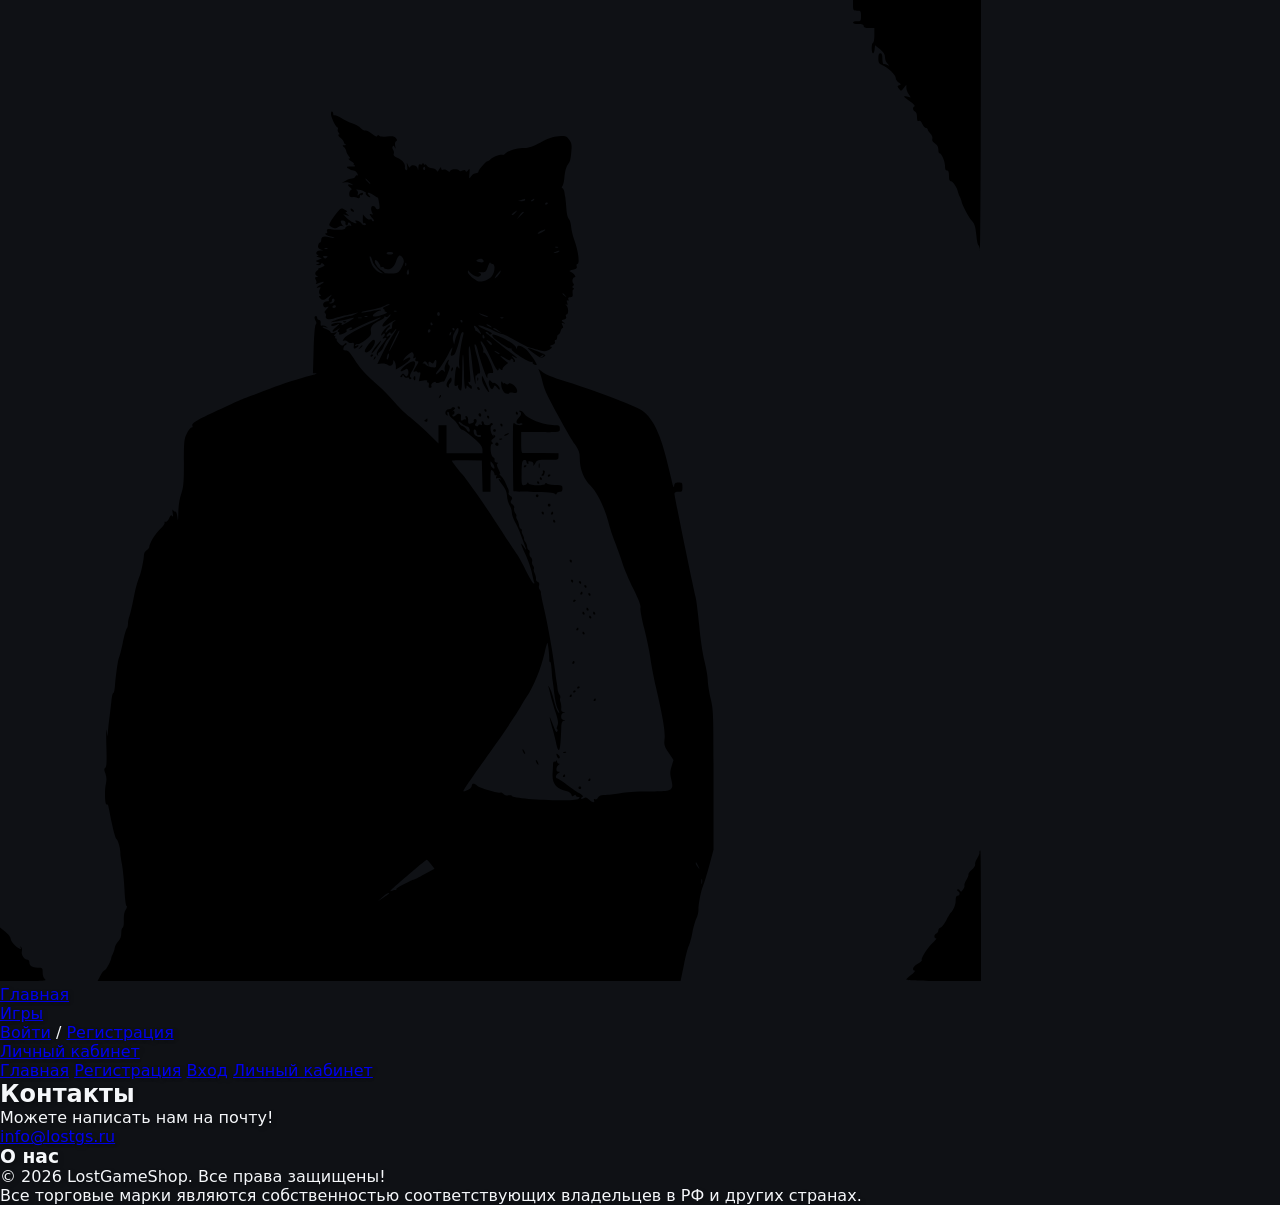
==== index.html @ da4ed29e "chore: init project structure and base styles" ====
<!DOCTYPE html>
<html lang="ru">
<head>
    <meta charset="UTF-8" />
    <meta http-equiv="Content-Type" content="text/html" />
    <meta name="viewport" content="width=device-width, initial-scale=1.0" />
    <meta name="description" content="LostGameShop - Макркетплейс компьютерных игр" />
    <title>LostGameShop: Главная</title>
    <link rel="icon" type="image/svg" href="/images/logo.svg" />
    <link href="/css/style.css" rel="stylesheet" />
</head>
<body>
    <header>
        <div>
            <img src="images/logo.svg" alt="LostGameShop">
            <nav>
                <ul>
                    <li><a href="/index.html">Главная</a></li>
                    <li><a href="#popular-games">Игры</a></li>
                    <li>
                        <a href="/login.html">Войти</a>
                        <span>/</span>
                        <a href="/register.html">Регистрация</a>
                    </li>
                </ul>
            </nav>
            <a href="/profile.html">Личный кабинет</a>
        </div>
    </header>

    <main>

    </main>

    <footer>
        <div>
            <div>
                <nav>
                    <a href="/index.html">Главная</a>
                    <a href="/pages/login in/register.html">Регистрация</a>
                    <a href="/pages/login in/login.html">Вход</a>
                    <a href="/pages/profile.html">Личный кабинет</a>
                </nav>
            </div>

            <div>
                <h2 class="copyright-text">Контакты</h2>
                <p>Можете написать нам на почту!</p>
                <a href="mailto:info@lostgs.ru?subject=Website">info@lostgs.ru</a>
            </div>

            <div>
                <div>
                    <h3>О нас</h3>
                    <p class="copyright-text">© 2026 LostGameShop. Все права защищены!</p>
                    <p class="copyright-text">Все торговые марки являются собственностью соответствующих владельцев в РФ и других странах.</p>
                </div>
            </div>
        </div>
    </footer>
</body>
</html>
---- css/style.css ----
/*База стилей*/
/* Темная тема (по умолчанию) */
:root {
    /* Фоны */
    --bg-main: #0F1115;
    --bg-section: #171A21;
    --bg-cards: #20242D;
    /* Цвета шрифтов */
    --text-main: #F5F7FA;
    --text-gray: #A8B0BF;
}

/* Светлая тема */
.theme-light {
    /* Фоны */
    --bg-main: #F4F6FA;
    --bg-section: #E9EDF3;
    --bg-card: #FFFFFF;
    /* Цвета шрифтов */
    --text-main: #171A21;
    --text-gray: #667085;
}

* {
    box-sizing: border-box;
    margin: 0;
    padding: 0;
}

body {
    font-family: 'Segoe UI', system-ui, sans-serif;
    background-color: var(--bg-main);
    text-shadow: 2px 2px 4px rgba(0, 0, 0, 0.3);
    color: var(--text-main);
    display: flex;
    flex-direction: column;
    min-height: 100vh;
}
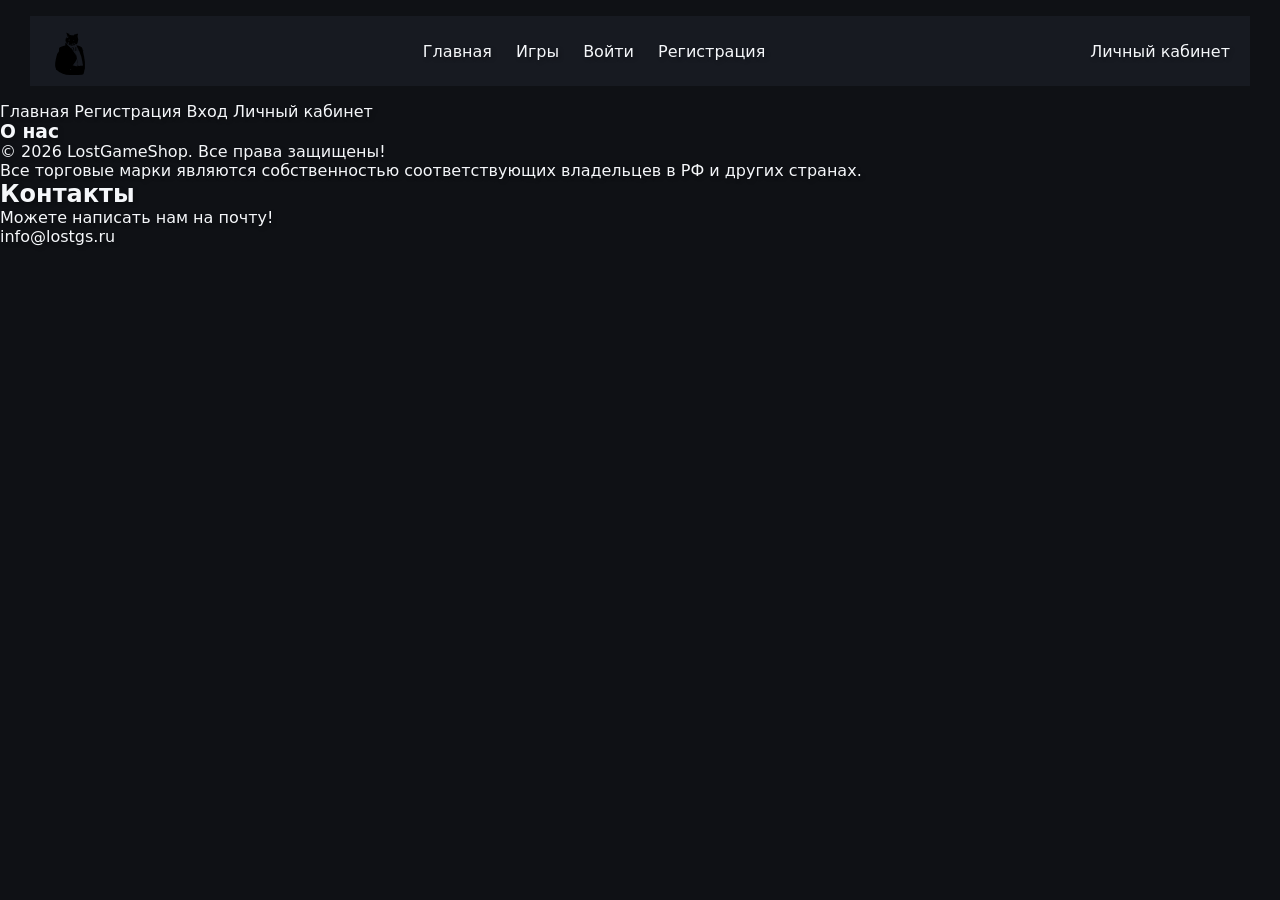
==== commit 6ad03930: "feat: add header and footer markup with BEM classes" ====
--- a/index.html
+++ b/index.html
@@ -2,7 +2,6 @@
 <html lang="ru">
 <head>
     <meta charset="UTF-8" />
-    <meta http-equiv="Content-Type" content="text/html" />
     <meta name="viewport" content="width=device-width, initial-scale=1.0" />
     <meta name="description" content="LostGameShop - Макркетплейс компьютерных игр" />
     <title>LostGameShop: Главная</title>
@@ -10,26 +9,23 @@
     <link href="/css/style.css" rel="stylesheet" />
 </head>
 <body>
-    <header>
-        <div>
-            <img src="images/logo.svg" alt="LostGameShop">
-            <nav>
-                <ul>
-                    <li><a href="/index.html">Главная</a></li>
-                    <li><a href="#popular-games">Игры</a></li>
-                    <li>
-                        <a href="/login.html">Войти</a>
-                        <span>/</span>
-                        <a href="/register.html">Регистрация</a>
-                    </li>
-                </ul>
-            </nav>
-            <a href="/profile.html">Личный кабинет</a>
-        </div>
+    <header class="header">
+        <img class="header-logo" src="images/logo.svg" alt="LostGameShop">
+        <nav class="header-nav">
+            <ul class="header-list">
+                <li><a class="header-link" href="/index.html">Главная</a></li>
+                <li><a class="header-link" href="#popular-games">Игры</a></li>
+                <li><a class="header-link" href="/login.html">Войти</a></li>
+                <li><a class="header-link" href="/register.html">Регистрация</a></li>
+            </ul>
+        </nav>
+        <a class="header-account" href="/profile.html">Личный кабинет</a>
     </header>
 
     <main>
+        <section id="popular-games" class="games">
 
+        </section>
     </main>
 
     <footer>
@@ -37,16 +33,10 @@
             <div>
                 <nav>
                     <a href="/index.html">Главная</a>
-                    <a href="/pages/login in/register.html">Регистрация</a>
-                    <a href="/pages/login in/login.html">Вход</a>
-                    <a href="/pages/profile.html">Личный кабинет</a>
+                    <a href="/register.html">Регистрация</a>
+                    <a href="/login.html">Вход</a>
+                    <a href="/profile.html">Личный кабинет</a>
                 </nav>
-            </div>
-
-            <div>
-                <h2 class="copyright-text">Контакты</h2>
-                <p>Можете написать нам на почту!</p>
-                <a href="mailto:info@lostgs.ru?subject=Website">info@lostgs.ru</a>
             </div>
 
             <div>
@@ -55,6 +45,12 @@
                     <p class="copyright-text">© 2026 LostGameShop. Все права защищены!</p>
                     <p class="copyright-text">Все торговые марки являются собственностью соответствующих владельцев в РФ и других странах.</p>
                 </div>
+
+                <div>
+                    <h2 class="copyright-text">Контакты</h2>
+                    <p>Можете написать нам на почту!</p>
+                    <a href="mailto:info@lostgs.ru?subject=Website">info@lostgs.ru</a>
+                </div>
             </div>
         </div>
     </footer>
--- a/css/style.css
+++ b/css/style.css
@@ -27,6 +27,53 @@
     padding: 0;
 }
 
+.header {
+    max-width: 1920px;
+    height: 70px;
+    margin: 16px 30px;
+    display: flex;
+    flex-direction: row;
+    align-items: center;
+    justify-content: space-between;
+    background-color: var(--bg-section);
+}
+
+.header-logo {
+    margin-left: 20px;
+    width: 48px;
+    height: 48px;
+    border-radius: 20px;
+}
+
+.header-nav {
+    flex: 1;
+    display: flex;
+    justify-content: center;
+    gap: 24px;
+}
+
+.header-list {
+    display: flex;
+    flex-direction: row;
+    justify-content: center;
+    align-items: center;
+    list-style: none;
+    gap: 24px;
+}
+
+a {
+    color: inherit;
+    text-decoration: none;
+}
+    a:focus-visible {
+        outline: 2px solid var(--text-main);
+        outline-offset: 2px;
+    }
+
+.header-account {
+    margin-right: 20px;
+}
+
 body {
     font-family: 'Segoe UI', system-ui, sans-serif;
     background-color: var(--bg-main);
@@ -35,4 +82,20 @@
     display: flex;
     flex-direction: column;
     min-height: 100vh;
+}
+
+
+
+@media (max-width: 768px) {
+    header {
+        flex-direction: column;
+        height: auto;
+        padding: 10px;
+    }
+
+    .header-nav {
+        flex-direction: column;
+        width: 100%;
+        gap: 8px;
+    }
 }
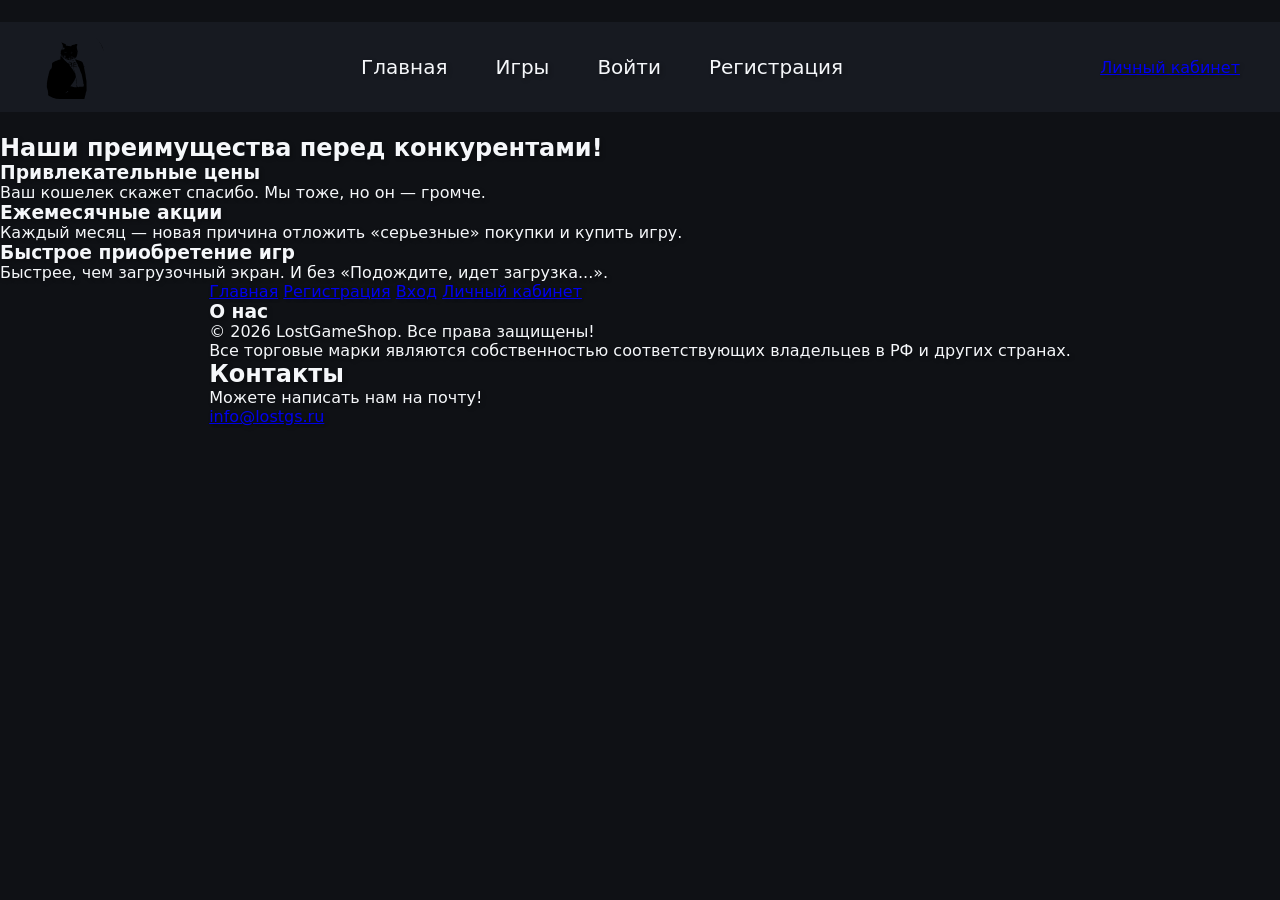
==== commit dfa49cd3: "feat: add advantages section with copy" ====
--- a/index.html
+++ b/index.html
@@ -8,7 +8,7 @@
     <link rel="icon" type="image/svg" href="/images/logo.svg" />
     <link href="/css/style.css" rel="stylesheet" />
 </head>
-<body>
+<body class="body-site">
     <header class="header">
         <img class="header-logo" src="images/logo.svg" alt="LostGameShop">
         <nav class="header-nav">
@@ -22,9 +22,27 @@
         <a class="header-account" href="/profile.html">Личный кабинет</a>
     </header>
 
-    <main>
+    <main class="main-container">
+        <section id="about-as" class="information">
+            <section class="advantages">
+                <h2 class="advantages__title">Наши преимущества перед конкурентами!</h2>
+                <ul class="advantages__list">
+                    <li class="advantages__item">
+                        <h3 class="advantages__subtitle">Привлекательные цены</h3>
+                        <p class="advantages__text">Ваш кошелек скажет спасибо. Мы тоже, но он — громче.</p>
+                    </li>
+                    <li class="advantages__item">
+                        <h3 class="advantages__subtitle">Ежемесячные акции</h3>
+                        <p class="advantages__text">Каждый месяц — новая причина отложить «серьезные» покупки и купить игру.</p>
+                    </li>
+                    <li class="advantages__item">
+                        <h3 class="advantages__subtitle">Быстрое приобретение игр</h3>
+                        <p class="advantages__text">Быстрее, чем загрузочный экран. И без «Подождите, идет загрузка...».</p>
+                    </li>
+                </ul>
+            </section>
+        </section>
         <section id="popular-games" class="games">
-
         </section>
     </main>
 
--- a/css/style.css
+++ b/css/style.css
@@ -27,10 +27,22 @@
     padding: 0;
 }
 
+.body-site {
+    display: flex;
+    flex-direction: column;
+    align-items: center;
+    min-height: 100vh;
+    font-family: 'Segoe UI', system-ui, sans-serif;
+    background-color: var(--bg-main);
+    text-shadow: 2px 2px 4px rgba(0, 0, 0, 0.3);
+    color: var(--text-main);
+}
+
 .header {
+    width: 100%;
     max-width: 1920px;
-    height: 70px;
-    margin: 16px 30px;
+    height: 90px;
+    margin: 22px 36px;
     display: flex;
     flex-direction: row;
     align-items: center;
@@ -39,9 +51,9 @@
 }
 
 .header-logo {
-    margin-left: 20px;
-    width: 48px;
-    height: 48px;
+    margin-left: 40px;
+    width: 64px;
+    height: 64px;
     border-radius: 20px;
 }
 
@@ -58,30 +70,32 @@
     justify-content: center;
     align-items: center;
     list-style: none;
-    gap: 24px;
+    gap: 48px;
 }
 
-a {
+.header-link {
     color: inherit;
     text-decoration: none;
+    font-size: 20px;
 }
+    a:hover {
+        text-decoration: underline;
+        text-underline-offset: 4px;
+    }
+    
     a:focus-visible {
-        outline: 2px solid var(--text-main);
-        outline-offset: 2px;
+        outline: none;
+        box-shadow: 0 0 0 2px var(--bg-main), 0 0 0 4px var(--text-main);
+        border-radius: 4px;
     }
 
 .header-account {
-    margin-right: 20px;
+    margin-right: 40px;
 }
 
-body {
-    font-family: 'Segoe UI', system-ui, sans-serif;
-    background-color: var(--bg-main);
-    text-shadow: 2px 2px 4px rgba(0, 0, 0, 0.3);
-    color: var(--text-main);
-    display: flex;
-    flex-direction: column;
-    min-height: 100vh;
+.main-container {
+    width: 100%;
+    max-width: 1920px;
 }
 
 
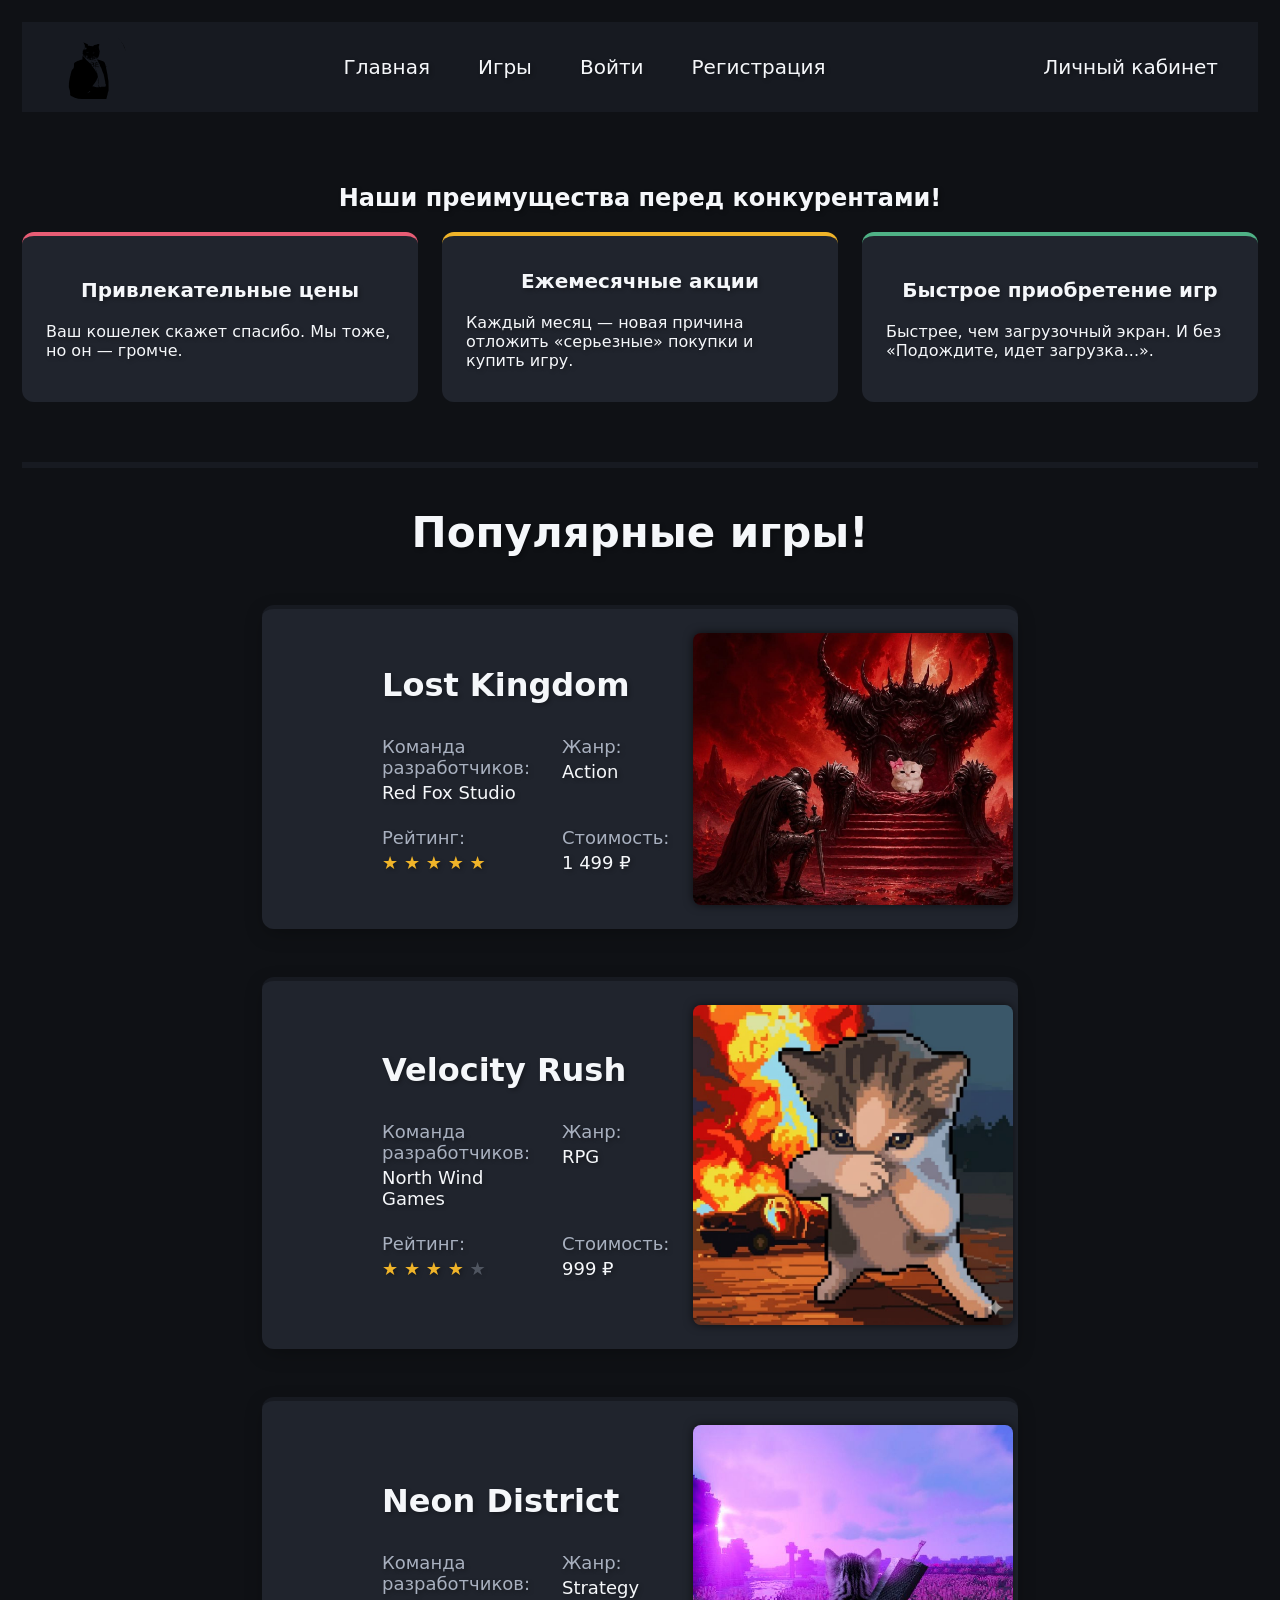
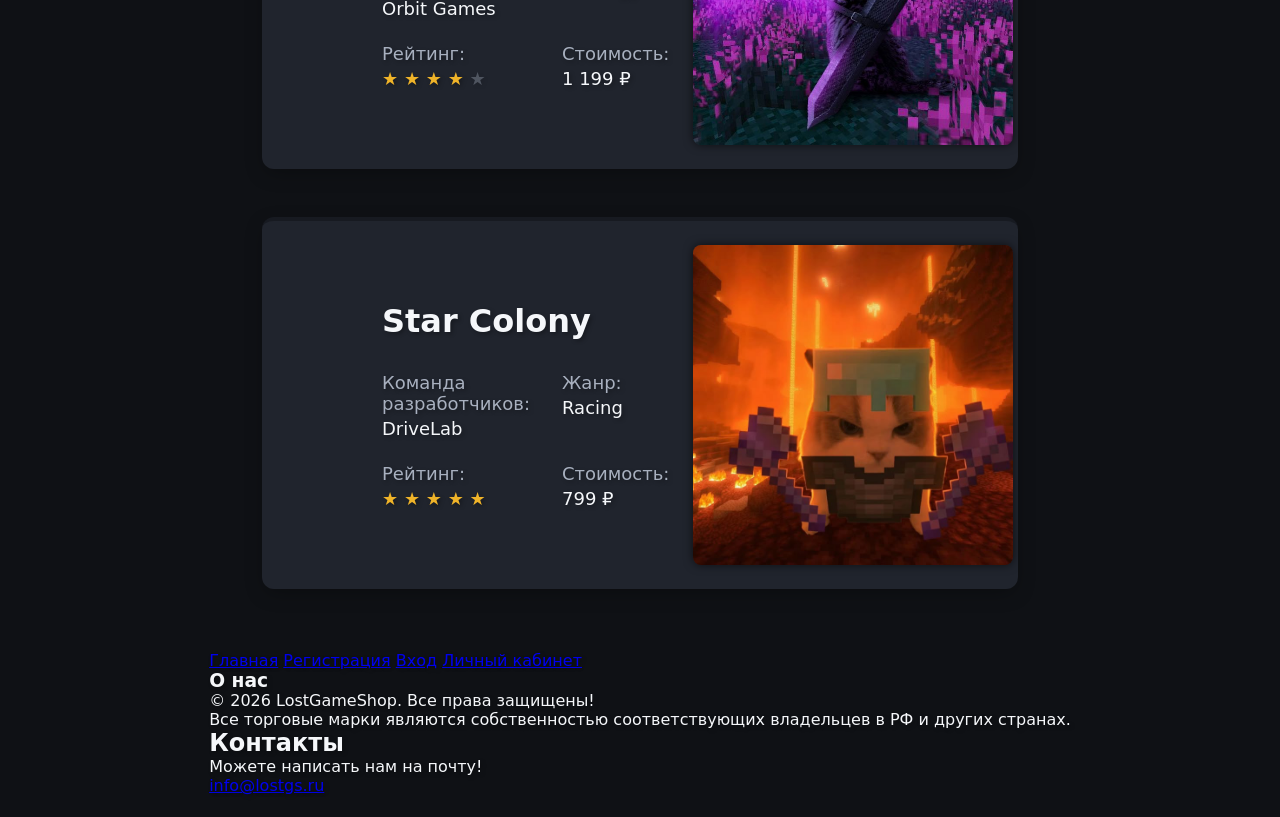
==== commit cb036765: "feat: add landing page content with advantages and games sections" ====
--- a/index.html
+++ b/index.html
@@ -9,6 +9,7 @@
     <link href="/css/style.css" rel="stylesheet" />
 </head>
 <body class="body-site">
+
     <header class="header">
         <img class="header-logo" src="images/logo.svg" alt="LostGameShop">
         <nav class="header-nav">
@@ -23,26 +24,157 @@
     </header>
 
     <main class="main-container">
-        <section id="about-as" class="information">
+        <section id="about-us" class="information-container">
             <section class="advantages">
-                <h2 class="advantages__title">Наши преимущества перед конкурентами!</h2>
-                <ul class="advantages__list">
-                    <li class="advantages__item">
-                        <h3 class="advantages__subtitle">Привлекательные цены</h3>
-                        <p class="advantages__text">Ваш кошелек скажет спасибо. Мы тоже, но он — громче.</p>
+                <h2 class="advantages-title">Наши преимущества перед конкурентами!</h2>
+                <ul class="advantages-list">
+                    <li class="advantages-item">
+                        <h3 class="advantages-subtitle">Привлекательные цены</h3>
+                        <p class="advantages-text">Ваш кошелек скажет спасибо. Мы тоже, но он — громче.</p>
                     </li>
-                    <li class="advantages__item">
-                        <h3 class="advantages__subtitle">Ежемесячные акции</h3>
-                        <p class="advantages__text">Каждый месяц — новая причина отложить «серьезные» покупки и купить игру.</p>
+                    <li class="advantages-item">
+                        <h3 class="advantages-subtitle">Ежемесячные акции</h3>
+                        <p class="advantages-text">Каждый месяц — новая причина отложить «серьезные» покупки и купить игру.</p>
                     </li>
-                    <li class="advantages__item">
-                        <h3 class="advantages__subtitle">Быстрое приобретение игр</h3>
-                        <p class="advantages__text">Быстрее, чем загрузочный экран. И без «Подождите, идет загрузка...».</p>
+                    <li class="advantages-item">
+                        <h3 class="advantages-subtitle">Быстрое приобретение игр</h3>
+                        <p class="advantages-text">Быстрее, чем загрузочный экран. И без «Подождите, идет загрузка...».</p>
                     </li>
                 </ul>
             </section>
         </section>
-        <section id="popular-games" class="games">
+
+        <section id="popular-games" class="games-container">
+            <h1 class="games-title">Популярные игры!</h1>
+            <div class="game-container">
+                <div class="game-information">
+                    <h2 class="name-game">Lost Kingdom</h2>
+
+                    <div class="game-info-item">
+                        <h3 class="game-info-item-label">Команда разработчиков:</h3>
+                        <p class="game-info-item-value">Red Fox Studio</p>
+                    </div>
+
+                    <div class="game-info-item">
+                        <h3 class="game-info-item-label">Жанр:</h3>
+                        <p class="game-info-item-value">Action</p>
+                    </div>
+
+                    <div class="game-info-item">
+                        <h3 class="game-info-item-label">Рейтинг:</h3>
+                        <div class="game-info-item-value" aria-label="5 из 5">
+                            <span class="rate-star rate-star-filled">&#9733;</span>
+                            <span class="rate-star  rate-star-filled">&#9733;</span>
+                            <span class="rate-star rate-star-filled">&#9733;</span>
+                            <span class="rate-star rate-star-filled">&#9733;</span>
+                            <span class="rate-star rate-star-filled">&#9733;</span>
+                        </div>
+                    </div>
+
+                    <div class="game-info-item">
+                        <h3 class="game-info-item-label">Стоимость:</h3>
+                        <p class="game-info-item-value">1 499 ₽</p>
+                    </div>
+
+                </div>
+                <img class="game-image" src="/images/games/game_01.jpg" alt="Lost Kingdom" />
+            </div>
+            <div class="game-container">
+                <div class="game-information">
+                    <h2 class="name-game">Velocity Rush</h2>
+
+                    <div class="game-info-item">
+                        <h3 class="game-info-item-label">Команда разработчиков:</h3>
+                        <p class="game-info-item-value">North Wind Games</p>
+                    </div>
+
+                    <div class="game-info-item">
+                        <h3 class="game-info-item-label">Жанр:</h3>
+                        <p class="game-info-item-value">RPG</p>
+                    </div>
+
+                    <div class="game-info-item">
+                        <h3 class="game-info-item-label">Рейтинг:</h3>
+                        <p class="game-info-item-value" aria-label="4 из 5">
+                            <span class="rate-star rate-star-filled">&#9733;</span>
+                            <span class="rate-star rate-star-filled">&#9733;</span>
+                            <span class="rate-star rate-star-filled">&#9733;</span>
+                            <span class="rate-star rate-star-filled">&#9733;</span>
+                            <span class="rate-star">&#9733;</span>
+                        </p>
+                    </div>
+
+                    <div class="game-info-item">
+                        <h3 class="game-info-item-label">Стоимость:</h3>
+                        <p class="game-info-item-value">999 ₽</p>
+                    </div>
+                </div>
+                <img class="game-image" src="/images/games/game_02.jpg" alt="velocity Rush" />
+            </div>
+            <div class="game-container">
+                <div class="game-information">
+                    <h2 class="name-game">Neon District</h2>
+
+                    <div class="game-info-item">
+                        <h3 class="game-info-item-label">Команда разработчиков:</h3>
+                        <p class="game-info-item-value">Orbit Games</p>
+                    </div>
+
+                    <div class="game-info-item">
+                        <h3 class="game-info-item-label">Жанр:</h3>
+                        <p class="game-info-item-value">Strategy</p>
+                    </div>
+
+                    <div class="game-info-item">
+                        <h3 class="game-info-item-label">Рейтинг:</h3>
+                        <p class="game-info-item-value" aria-label="4 из 5">
+                            <span class="rate-star rate-star-filled">&#9733;</span>
+                            <span class="rate-star rate-star-filled">&#9733;</span>
+                            <span class="rate-star rate-star-filled">&#9733;</span>
+                            <span class="rate-star rate-star-filled">&#9733;</span>
+                            <span class="rate-star">&#9733;</span>
+                        </p>
+                    </div>
+
+                    <div class="game-info-item">
+                        <h3 class="game-info-item-label">Стоимость:</h3>
+                        <p class="game-info-item-value">1 199 ₽</p>
+                    </div>
+                </div>
+                <img class="game-image" src="/images/games/game_03.jpg" alt="Neon District" />
+            </div>
+            <div class="game-container">
+                <div class="game-information">
+                    <h2 class="name-game">Star Colony</h2>
+
+                    <div class="game-info-item">
+                        <h3 class="game-info-item-label">Команда разработчиков:</h3>
+                        <p class="game-info-item-value">DriveLab</p>
+                    </div>
+
+                    <div class="game-info-item">
+                        <h3 class="game-info-item-label">Жанр:</h3>
+                        <p class="game-info-item-value">Racing</p>
+                    </div>
+
+                    <div class="game-info-item">
+                        <h3 class="game-info-item-label">Рейтинг:</h3>
+                        <p class="game-info-item-value" aria-label="5 из 5">
+                            <span class="rate-star rate-star-filled">&#9733;</span>
+                            <span class="rate-star rate-star-filled">&#9733;</span>
+                            <span class="rate-star rate-star-filled">&#9733;</span>
+                            <span class="rate-star rate-star-filled">&#9733;</span>
+                            <span class="rate-star rate-star-filled">&#9733;</span>
+                        </p>
+                    </div>
+
+                    <div class="game-info-item">
+                        <h3 class="game-info-item-label">Стоимость:</h3>
+                        <p class="game-info-item-value">799 ₽</p>
+                    </div>
+                </div>
+                <img class="game-image" src="/images/games/game_04.jpg" alt="Star Colony" />
+            </div>
         </section>
     </main>
 
@@ -72,5 +204,6 @@
             </div>
         </div>
     </footer>
+
 </body>
 </html>
--- a/css/style.css
+++ b/css/style.css
@@ -4,7 +4,7 @@
     /* Фоны */
     --bg-main: #0F1115;
     --bg-section: #171A21;
-    --bg-cards: #20242D;
+    --bg-card: #20242D;
     /* Цвета шрифтов */
     --text-main: #F5F7FA;
     --text-gray: #A8B0BF;
@@ -31,7 +31,9 @@
     display: flex;
     flex-direction: column;
     align-items: center;
+    padding: 22px;
     min-height: 100vh;
+    gap: 22px;
     font-family: 'Segoe UI', system-ui, sans-serif;
     background-color: var(--bg-main);
     text-shadow: 2px 2px 4px rgba(0, 0, 0, 0.3);
@@ -42,7 +44,6 @@
     width: 100%;
     max-width: 1920px;
     height: 90px;
-    margin: 22px 36px;
     display: flex;
     flex-direction: row;
     align-items: center;
@@ -78,33 +79,183 @@
     text-decoration: none;
     font-size: 20px;
 }
-    a:hover {
+
+    .header-link:hover {
         text-decoration: underline;
         text-underline-offset: 4px;
     }
-    
-    a:focus-visible {
-        outline: none;
-        box-shadow: 0 0 0 2px var(--bg-main), 0 0 0 4px var(--text-main);
-        border-radius: 4px;
-    }
 
 .header-account {
     margin-right: 40px;
-}
+    color: inherit;
+    text-decoration: none;
+    font-size: 20px;
+}
+    .header-account:hover {
+        text-decoration: underline;
+        text-underline-offset: 4px;
+    }
 
 .main-container {
     width: 100%;
     max-width: 1920px;
 }
 
-
+.information-container {
+    padding-bottom: 30px;
+    margin: 30px 0;
+}
+
+.advantages {
+    display: flex;
+    flex-direction: column;
+    justify-content: center;
+    align-items: center;
+}
+
+.advantages-title {
+    margin: 20px;
+}
+
+.advantages-list {
+    display: grid;
+    grid-template-columns: repeat(3, 1fr);
+    gap: 24px;
+    list-style: none;
+    padding: 0;
+}
+
+.advantages-item {
+    min-height: 170px;
+    display: flex;
+    flex-direction: column;
+    justify-content: center;
+    padding: 32px 24px;
+    background-color: var(--bg-card);
+    border-radius: 12px;
+    border-top: 4px solid var(--text-gray);
+    transition: border-color 0.2s, box-shadow 0.2s, transform 0.2s;
+}
+
+    .advantages-item:nth-child(1) {
+        border-top-color: #E85D75;
+    }
+
+    .advantages-item:nth-child(2) {
+        border-top-color: #F0B429;
+    }
+
+    .advantages-item:nth-child(3) {
+        border-top-color: #4FB286;
+    }
+
+    .advantages-item:hover {
+        box-shadow: 0 8px 24px rgba(0, 0, 0, 0.4);
+        transform: translateY(-4px);
+    }
+
+.advantages-subtitle {
+    display: flex;
+    justify-content: center;
+    margin-bottom: 20px;
+    font-size: 20px;
+}
+
+.games-container {
+    display: flex;
+    flex-direction: column;
+    gap: 48px;
+    padding: 40px 0;
+    border-top: 6px solid var(--bg-section);
+    width: 100%;
+}
+
+.game-container {
+    display: flex;
+    align-items: center;
+    justify-content: space-between;
+    gap: 24px;
+    padding: 24px 120px;
+    margin: 0 240px;
+    background-color: var(--bg-card);
+    border-radius: 12px;
+    border-top: 4px solid var(--bg-section);
+    box-shadow: 0 6px 20px -4px rgba(0, 0, 0, 0.35);
+    overflow: hidden;
+}
+
+.games-title {
+    text-align: center;
+    font-size: 42px;
+}
+
+.game-image {
+    width: 320px;
+    border-radius: 8px;
+    object-fit: cover;
+    display: block;
+    box-shadow: 0px 0px 10px rgba(0,0,0,0.6);
+}
+
+.game-information {
+    display: grid;
+    grid-template-columns: 1fr 1fr;
+    grid-template-rows: auto auto auto;
+    width: 100%;
+    gap: 24px 32px;
+    align-items: start;
+}
+
+.name-game {
+    grid-column: 1 / -1;
+    margin-bottom: 8px;
+    font-size: 32px;
+}
+
+.game-info-item {
+    display: flex;
+    flex-direction: column;
+    gap: 4px;
+}
+
+.game-info-item-label {
+    font-size: 0.9rem;
+    color: var(--text-gray);
+    font-weight: 500;
+    font-size: 18px;
+}
+
+.game-info-item-value {
+    font-size: 1.1rem;
+    color: var(--text-main);
+    font-size: 18px;
+}
+
+.rate-star {
+    color: var(--text-gray);
+    opacity: 0.35;
+}
+
+.rate-star-filled {
+    color: #F0B429;
+    opacity: 1;
+}
 
 @media (max-width: 768px) {
-    header {
+    .body-site {
+        padding: 12px 16px;
+    }
+
+    .header {
         flex-direction: column;
         height: auto;
-        padding: 10px;
+        padding: 16px;
+        gap: 16px;
+    }
+
+    .header-list {
+        flex-direction: column;
+        gap: 12px;
     }
 
     .header-nav {
@@ -112,4 +263,17 @@
         width: 100%;
         gap: 8px;
     }
-}+
+    .advantages-list {
+        grid-template-columns: 1fr;
+    }
+
+    .game-container {
+        flex-direction: column-reverse;
+        text-align: center;
+    }
+
+    .game-image {
+        width: 100%;
+    }
+}
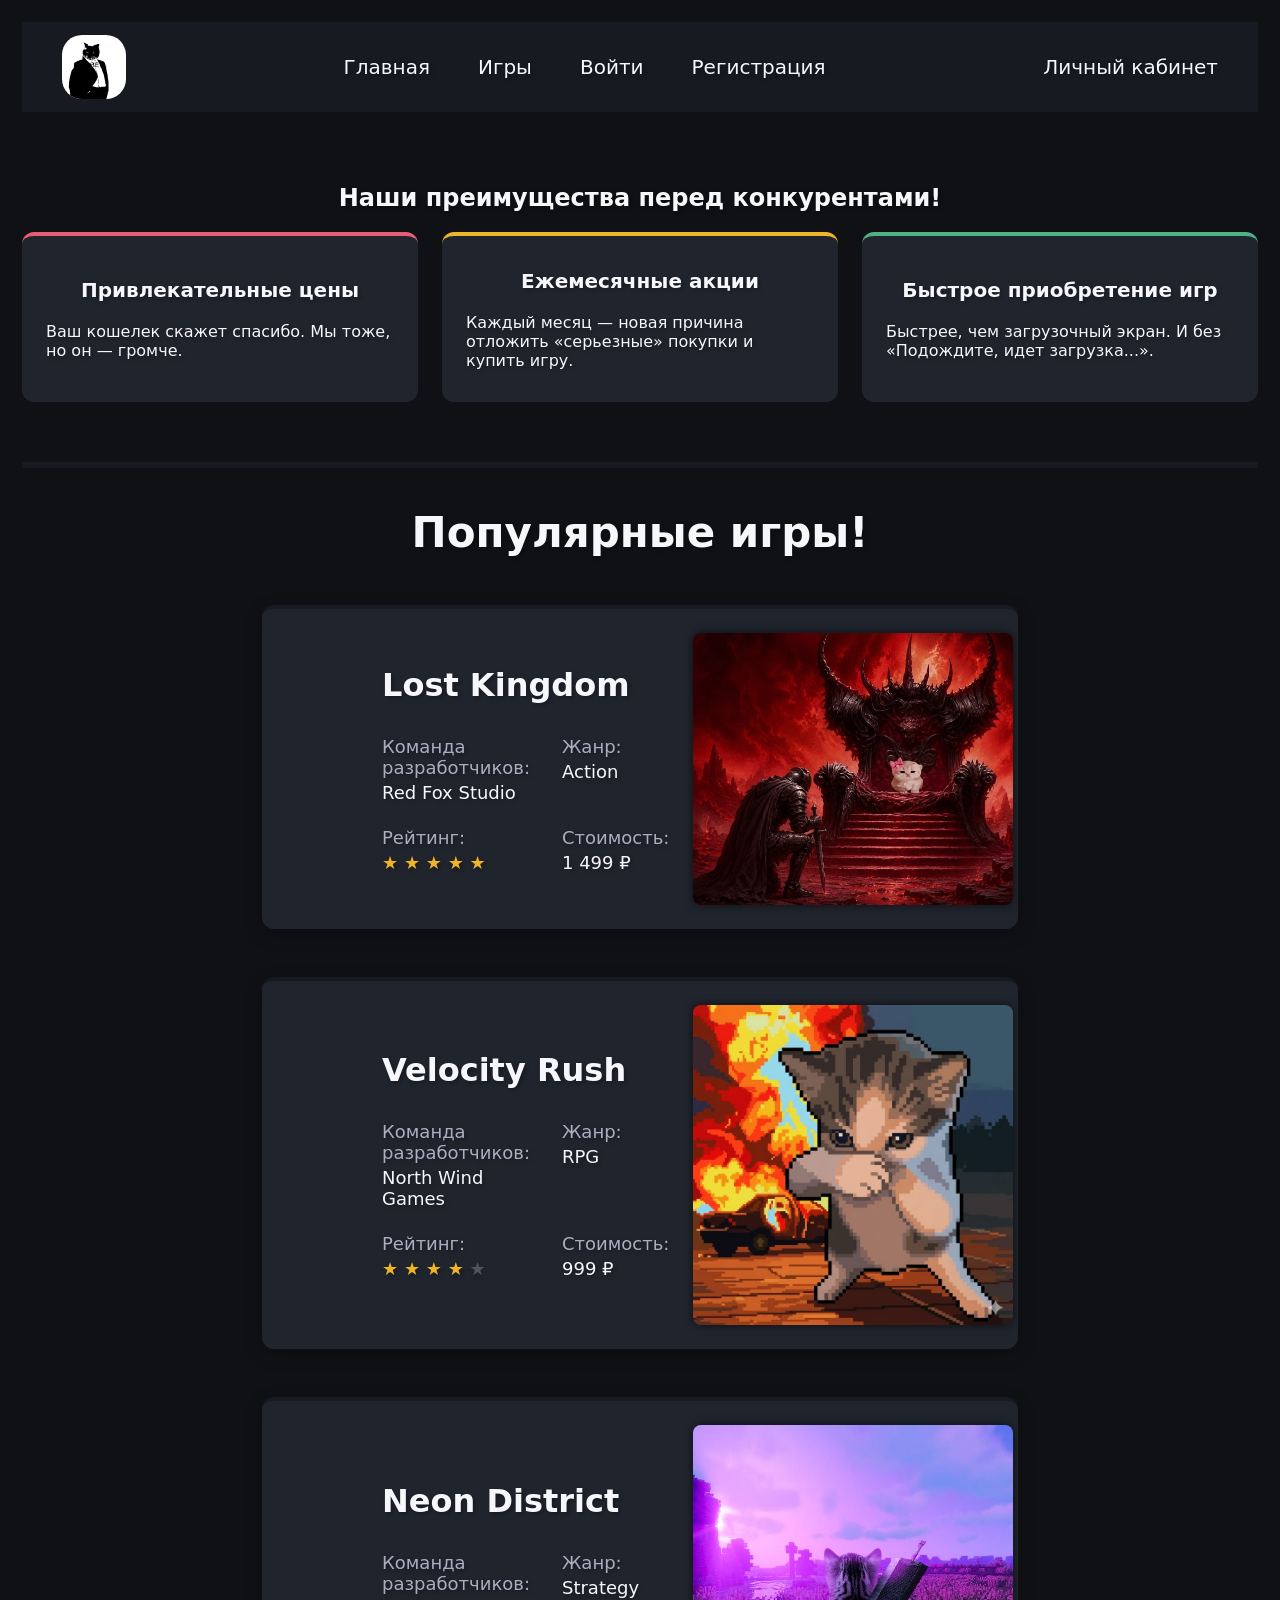
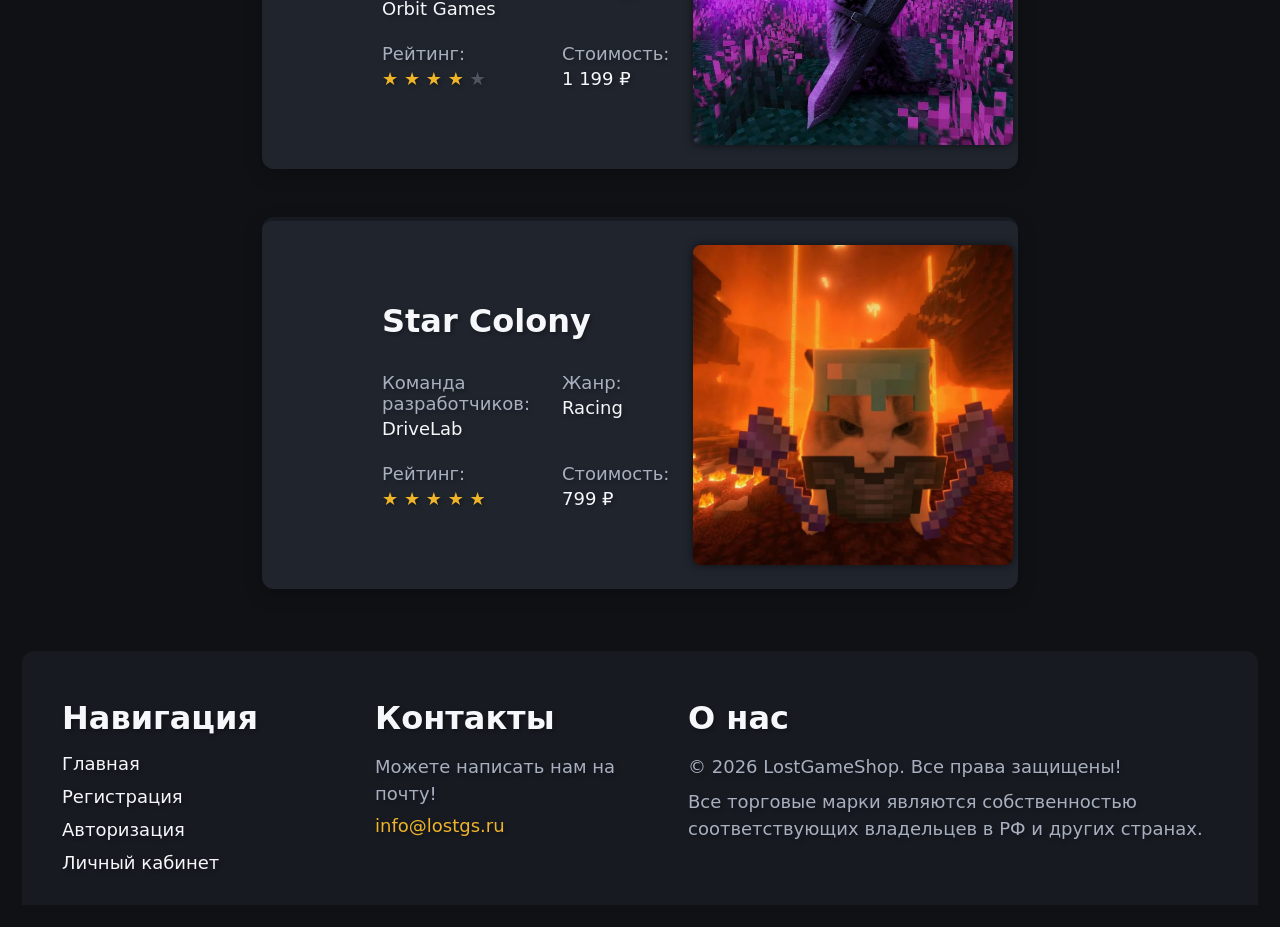
==== commit 7d8a2e32: "feat: add BEM footer with navigation, contacts and about sections" ====
--- a/index.html
+++ b/index.html
@@ -178,32 +178,45 @@
         </section>
     </main>
 
-    <footer>
-        <div>
-            <div>
-                <nav>
-                    <a href="/index.html">Главная</a>
-                    <a href="/register.html">Регистрация</a>
-                    <a href="/login.html">Вход</a>
-                    <a href="/profile.html">Личный кабинет</a>
-                </nav>
-            </div>
-
-            <div>
-                <div>
-                    <h3>О нас</h3>
-                    <p class="copyright-text">© 2026 LostGameShop. Все права защищены!</p>
-                    <p class="copyright-text">Все торговые марки являются собственностью соответствующих владельцев в РФ и других странах.</p>
-                </div>
-
-                <div>
-                    <h2 class="copyright-text">Контакты</h2>
-                    <p>Можете написать нам на почту!</p>
-                    <a href="mailto:info@lostgs.ru?subject=Website">info@lostgs.ru</a>
-                </div>
-            </div>
+    <footer class="footer">
+    <div class="footer-container">
+
+        <nav class="footer-nav">
+            <h3 class="footer-title">Навигация</h3>
+            <ul class="footer-list">
+                <li class="footer-item">
+                    <a href="index.html" class="footer-link">Главная</a>
+                </li>
+                <li class="footer-item">
+                    <a href="register.html" class="footer-link">Регистрация</a>
+                </li>
+                <li class="footer-item">
+                    <a href="login.html" class="footer-link">Авторизация</a>
+                </li>
+                <li class="footer-item">
+                    <a href="profile.html" class="footer-link">Личный кабинет</a>
+                </li>
+            </ul>
+        </nav>
+
+        <div class="footer-contacts">
+            <h3 class="footer-title">Контакты</h3>
+            <p class="footer-text">Можете написать нам на почту!</p>
+            <a href="mailto:info@lostgs.ru" class="footer-link footer-link-accent">
+                info@lostgs.ru
+            </a>
         </div>
-    </footer>
+
+        <div class="footer-about">
+            <h3 class="footer-title">О нас</h3>
+            <p class="footer-text">© 2026 LostGameShop. Все права защищены!</p>
+            <p class="footer-text">
+                Все торговые марки являются собственностью соответствующих владельцев в РФ и других странах.
+            </p>
+        </div>
+
+    </div>
+</footer>
 
 </body>
 </html>
--- a/css/style.css
+++ b/css/style.css
@@ -56,6 +56,7 @@
     width: 64px;
     height: 64px;
     border-radius: 20px;
+    background-color: #FFF;
 }
 
 .header-nav {
@@ -241,6 +242,64 @@
     opacity: 1;
 }
 
+.footer {
+    width: 100%;
+    max-width: 1920px;
+    margin-top: auto;
+    padding: 48px 40px 32px;
+    background-color: var(--bg-section);
+    border-radius: 12px 12px 0 0;
+}
+
+.footer-container {
+    display: grid;
+    grid-template-columns: 1fr 1fr 2fr;
+    gap: 48px;
+    align-items: start;
+}
+
+.footer-title {
+    margin-bottom: 16px;
+    font-size: 32px;
+    color: var(--text-main);
+}
+
+.footer-list {
+    display: flex;
+    flex-direction: column;
+    gap: 12px;
+    list-style: none;
+    padding: 0;
+}
+
+.footer-text {
+    margin-bottom: 8px;
+    font-size: 18px;
+    line-height: 1.5;
+    color: var(--text-gray);
+}
+
+.footer-link {
+    color: var(--text-main);
+    text-decoration: none;
+    transition: color 0.2s ease, border-color 0.2s ease;
+    border-bottom: 1px solid transparent;
+    font-size: 18px;
+}
+
+    .footer-link:hover {
+        color: var(--text-gray);
+        border-bottom-color: currentColor;
+    }
+
+.footer-link-accent {
+    color: #F0B429;
+}
+
+    .footer-link-accent:hover {
+        color: var(--text-main);
+    }
+
 @media (max-width: 768px) {
     .body-site {
         padding: 12px 16px;
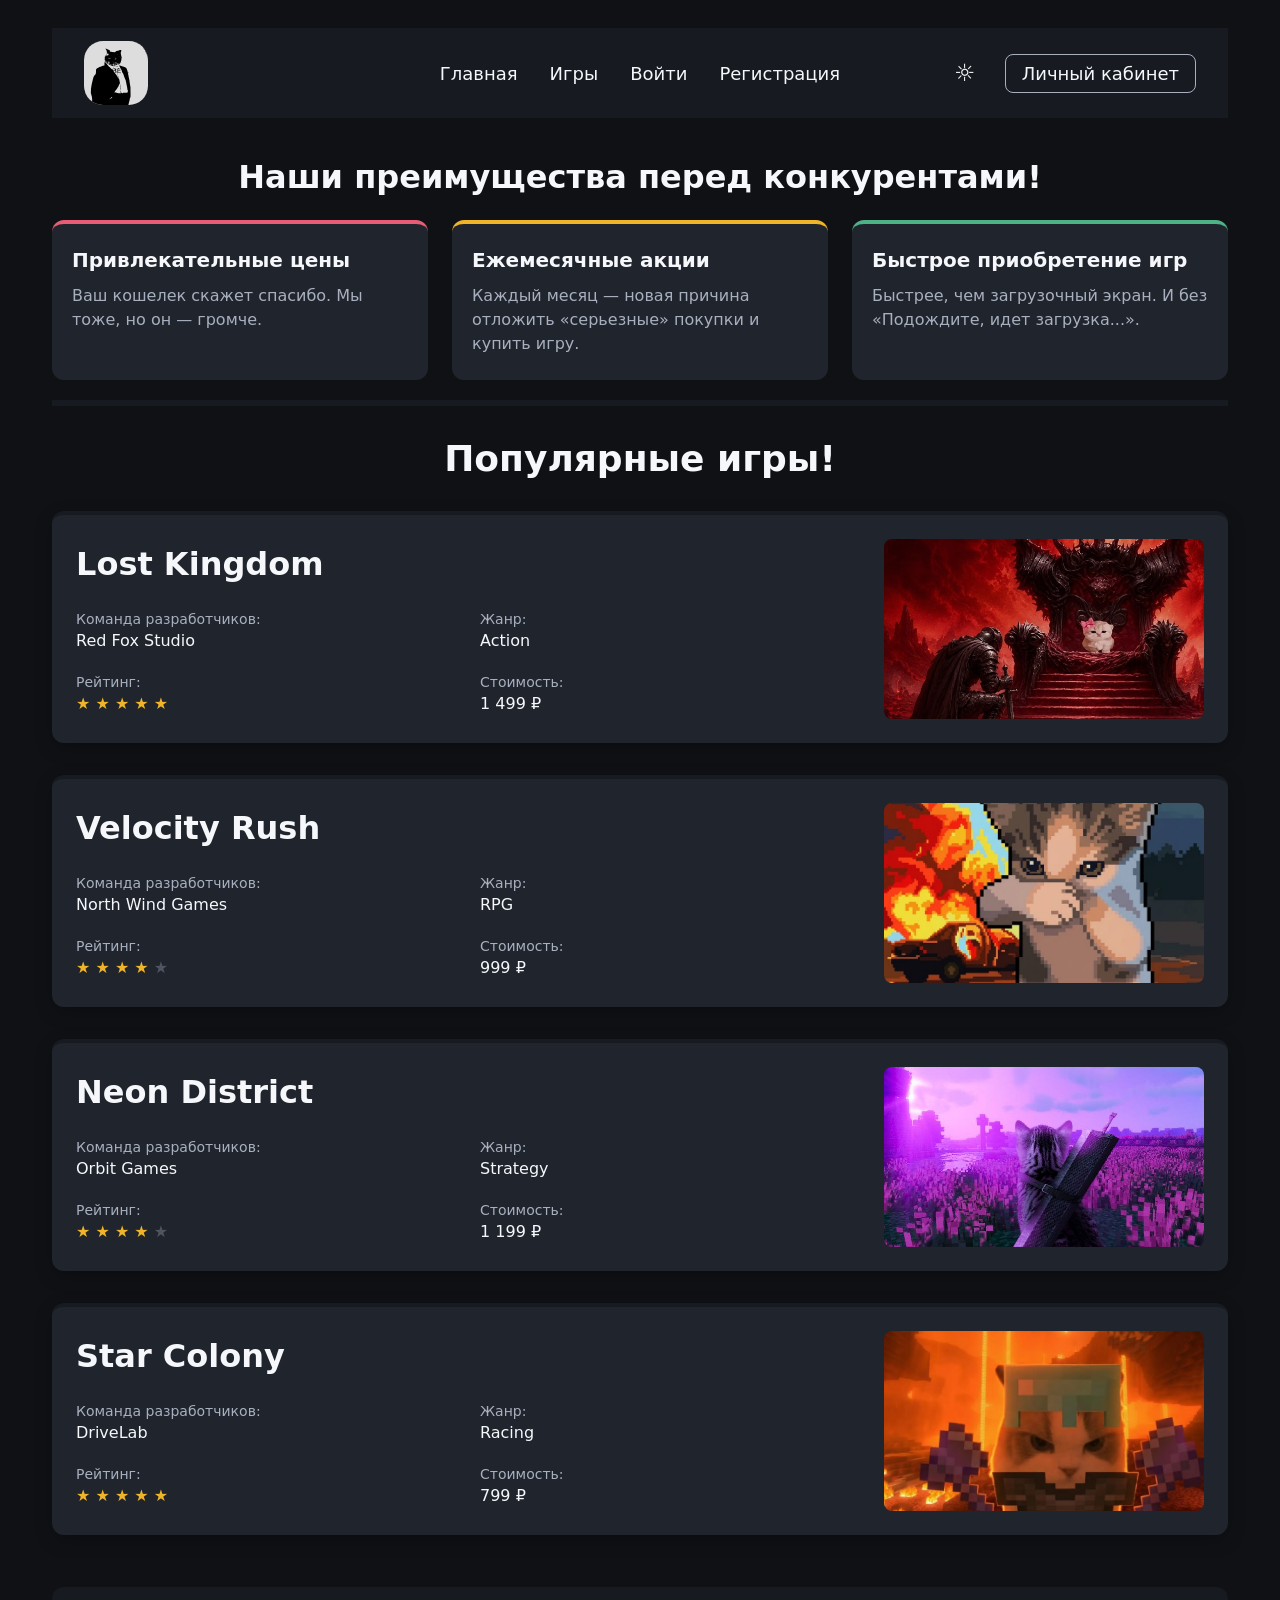
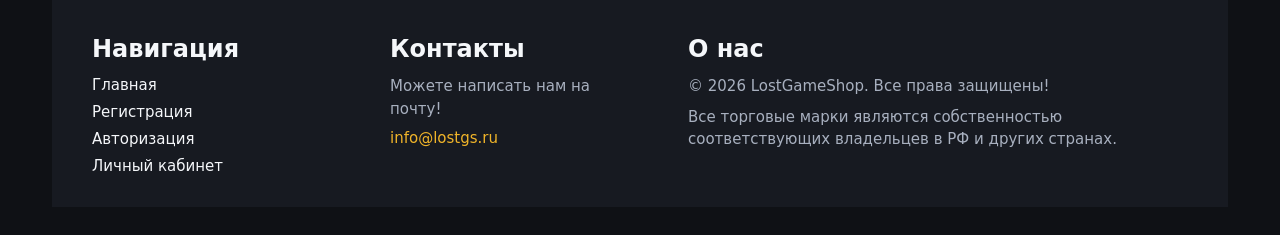
==== commit 57033c92: "feat: add responsive layout and light theme page" ====
--- a/index.html
+++ b/index.html
@@ -20,7 +20,10 @@
                 <li><a class="header-link" href="/register.html">Регистрация</a></li>
             </ul>
         </nav>
-        <a class="header-account" href="/profile.html">Личный кабинет</a>
+        <div class="header-actions">
+            <a class="header-theme" href="index_light.html" aria-label="Светлая тема">☼</a>
+            <a class="header-account" href="/profile.html">Личный кабинет</a>
+        </div>
     </header>
 
     <main class="main-container">
@@ -179,44 +182,44 @@
     </main>
 
     <footer class="footer">
-    <div class="footer-container">
-
-        <nav class="footer-nav">
-            <h3 class="footer-title">Навигация</h3>
-            <ul class="footer-list">
-                <li class="footer-item">
-                    <a href="index.html" class="footer-link">Главная</a>
-                </li>
-                <li class="footer-item">
-                    <a href="register.html" class="footer-link">Регистрация</a>
-                </li>
-                <li class="footer-item">
-                    <a href="login.html" class="footer-link">Авторизация</a>
-                </li>
-                <li class="footer-item">
-                    <a href="profile.html" class="footer-link">Личный кабинет</a>
-                </li>
-            </ul>
-        </nav>
-
-        <div class="footer-contacts">
-            <h3 class="footer-title">Контакты</h3>
-            <p class="footer-text">Можете написать нам на почту!</p>
-            <a href="mailto:info@lostgs.ru" class="footer-link footer-link-accent">
-                info@lostgs.ru
-            </a>
+        <div class="footer-container">
+
+            <nav class="footer-nav">
+                <h3 class="footer-title">Навигация</h3>
+                <ul class="footer-list">
+                    <li class="footer-item">
+                        <a href="index.html" class="footer-link">Главная</a>
+                    </li>
+                    <li class="footer-item">
+                        <a href="register.html" class="footer-link">Регистрация</a>
+                    </li>
+                    <li class="footer-item">
+                        <a href="login.html" class="footer-link">Авторизация</a>
+                    </li>
+                    <li class="footer-item">
+                        <a href="profile.html" class="footer-link">Личный кабинет</a>
+                    </li>
+                </ul>
+            </nav>
+
+            <div class="footer-contacts">
+                <h3 class="footer-title">Контакты</h3>
+                <p class="footer-text">Можете написать нам на почту!</p>
+                <a href="mailto:info@lostgs.ru" class="footer-link footer-link-accent">
+                    info@lostgs.ru
+                </a>
+            </div>
+
+            <div class="footer-about">
+                <h3 class="footer-title">О нас</h3>
+                <p class="footer-text">© 2026 LostGameShop. Все права защищены!</p>
+                <p class="footer-text">
+                    Все торговые марки являются собственностью соответствующих владельцев в РФ и других странах.
+                </p>
+            </div>
+
         </div>
-
-        <div class="footer-about">
-            <h3 class="footer-title">О нас</h3>
-            <p class="footer-text">© 2026 LostGameShop. Все права защищены!</p>
-            <p class="footer-text">
-                Все торговые марки являются собственностью соответствующих владельцев в РФ и других странах.
-            </p>
-        </div>
-
-    </div>
-</footer>
+    </footer>
 
 </body>
 </html>
--- a/css/style.css
+++ b/css/style.css
@@ -8,6 +8,10 @@
     /* Цвета шрифтов */
     --text-main: #F5F7FA;
     --text-gray: #A8B0BF;
+    /* акценты */
+    --accent-yellow: #F0B429;
+    --accent-pink: #E85D75;
+    --accent-green: #4FB286;
 }
 
 /* Светлая тема */
@@ -21,11 +25,23 @@
     --text-gray: #667085;
 }
 
+/* Сброс отступов у всех элементов*/
 * {
     box-sizing: border-box;
     margin: 0;
     padding: 0;
 }
+
+a {
+    color: inherit;
+    text-decoration: none;
+}
+
+    a:focus-visible {
+        outline: 2px solid var(--text-main);
+        outline-offset: 2px;
+        border-radius: 4px;
+    }
 
 .body-site {
     display: flex;
@@ -36,118 +52,139 @@
     gap: 22px;
     font-family: 'Segoe UI', system-ui, sans-serif;
     background-color: var(--bg-main);
-    text-shadow: 2px 2px 4px rgba(0, 0, 0, 0.3);
     color: var(--text-main);
 }
 
+/* Хедер стили*/
+
 .header {
+    display: grid;
+    grid-template-columns: 1fr;
+    justify-items: center;
+    align-items: center;
     width: 100%;
     max-width: 1920px;
-    height: 90px;
-    display: flex;
-    flex-direction: row;
-    align-items: center;
-    justify-content: space-between;
+    padding: 0 32px;
     background-color: var(--bg-section);
 }
 
 .header-logo {
-    margin-left: 40px;
+    justify-self: center;
     width: 64px;
     height: 64px;
-    border-radius: 20px;
-    background-color: #FFF;
+    border-radius: 30%;
+    background-color: #DDD;
 }
 
 .header-nav {
-    flex: 1;
+    justify-self: center;
+    width: 100%;
     display: flex;
     justify-content: center;
-    gap: 24px;
 }
 
 .header-list {
     display: flex;
-    flex-direction: row;
+    flex-direction: column;
+    align-items: center;
+    gap: 12px;
+    list-style: none;
+}
+
+.header-link {
+    font-size: 18px;
+    transition: color 0.2s;
+}
+
+    .header-link:hover {
+        color: var(--text-gray);
+    }
+
+.header-actions {
+    justify-self: center;
+    display: flex;
+    align-items: center;
+    gap: 16px;
+}
+
+.header-theme {
+    display: flex;
+    align-items: center;
     justify-content: center;
-    align-items: center;
-    list-style: none;
-    gap: 48px;
-}
-
-.header-link {
-    color: inherit;
-    text-decoration: none;
-    font-size: 20px;
-}
-
-    .header-link:hover {
-        text-decoration: underline;
-        text-underline-offset: 4px;
+    width: 48px;
+    height: 48px;
+    flex-shrink: 0;
+    font-size: 24px;
+    border-radius: 50%;
+    transition: background-color 0.2s, color 0.2s;
+}
+
+    .header-theme:hover {
+        background-color: var(--bg-card);
+        color: var(--text-main);
     }
 
 .header-account {
-    margin-right: 40px;
-    color: inherit;
-    text-decoration: none;
-    font-size: 20px;
-}
+    font-size: 18px;
+    padding: 8px 16px;
+    border: 1px solid var(--text-gray);
+    border-radius: 8px;
+    transition: background-color 0.2s, color 0.2s;
+}
+
     .header-account:hover {
-        text-decoration: underline;
-        text-underline-offset: 4px;
-    }
+        background-color: var(--text-main);
+        color: var(--bg-main);
+    }
+
+/* Основной контейнер*/
 
 .main-container {
     width: 100%;
     max-width: 1920px;
 }
 
-.information-container {
-    padding-bottom: 30px;
-    margin: 30px 0;
-}
+/* Преимущества*/
 
 .advantages {
     display: flex;
     flex-direction: column;
-    justify-content: center;
-    align-items: center;
+    align-items: center;
+    padding: 20px 0;
 }
 
 .advantages-title {
-    margin: 20px;
+    margin-bottom: 24px;
+    text-align: center;
+    font-size: 24px;
 }
 
 .advantages-list {
     display: grid;
-    grid-template-columns: repeat(3, 1fr);
-    gap: 24px;
+    grid-template-columns: 1fr;
+    gap: 16px;
     list-style: none;
-    padding: 0;
+    width: 100%;
 }
 
 .advantages-item {
-    min-height: 170px;
-    display: flex;
-    flex-direction: column;
-    justify-content: center;
-    padding: 32px 24px;
+    padding: 24px 20px;
     background-color: var(--bg-card);
     border-radius: 12px;
     border-top: 4px solid var(--text-gray);
-    transition: border-color 0.2s, box-shadow 0.2s, transform 0.2s;
+    transition: box-shadow 0.2s, transform 0.2s;
 }
 
     .advantages-item:nth-child(1) {
-        border-top-color: #E85D75;
+        border-top-color: var(--accent-pink);
     }
 
     .advantages-item:nth-child(2) {
-        border-top-color: #F0B429;
+        border-top-color: var(--accent-yellow);
     }
 
     .advantages-item:nth-child(3) {
-        border-top-color: #4FB286;
+        border-top-color: var(--accent-green);
     }
 
     .advantages-item:hover {
@@ -156,61 +193,63 @@
     }
 
 .advantages-subtitle {
-    display: flex;
-    justify-content: center;
-    margin-bottom: 20px;
+    margin-bottom: 12px;
     font-size: 20px;
 }
 
+.advantages-text {
+    color: var(--text-gray);
+    line-height: 1.5;
+}
+
+/* Популярные игры */
+
 .games-container {
     display: flex;
     flex-direction: column;
-    gap: 48px;
-    padding: 40px 0;
-    border-top: 6px solid var(--bg-section);
-    width: 100%;
-}
-
+    gap: 24px;
+    width: 100%;
+    padding: 24px 0;
+    border-top: 4px solid var(--bg-section);
+}
+
+.games-title {
+    text-align: center;
+    font-size: 28px;
+}
+
+/* карточка игры */
 .game-container {
     display: flex;
-    align-items: center;
-    justify-content: space-between;
-    gap: 24px;
-    padding: 24px 120px;
-    margin: 0 240px;
+    flex-direction: column-reverse;
+    gap: 16px;
+    padding: 16px;
     background-color: var(--bg-card);
     border-radius: 12px;
     border-top: 4px solid var(--bg-section);
     box-shadow: 0 6px 20px -4px rgba(0, 0, 0, 0.35);
     overflow: hidden;
-}
-
-.games-title {
-    text-align: center;
-    font-size: 42px;
+    transition: transform 0.3s, box-shadow 0.3s;
 }
 
 .game-image {
-    width: 320px;
+    width: 100%;
+    aspect-ratio: 16 / 9;
+    object-fit: cover;
     border-radius: 8px;
-    object-fit: cover;
     display: block;
-    box-shadow: 0px 0px 10px rgba(0,0,0,0.6);
-}
-
+}
+
+/* информация об игре */
 .game-information {
     display: grid;
-    grid-template-columns: 1fr 1fr;
-    grid-template-rows: auto auto auto;
-    width: 100%;
-    gap: 24px 32px;
-    align-items: start;
+    grid-template-columns: 1fr;
+    gap: 16px;
 }
 
 .name-game {
-    grid-column: 1 / -1;
-    margin-bottom: 8px;
-    font-size: 32px;
+    margin-bottom: 4px;
+    font-size: 24px;
 }
 
 .game-info-item {
@@ -220,71 +259,67 @@
 }
 
 .game-info-item-label {
-    font-size: 0.9rem;
+    font-size: 14px;
     color: var(--text-gray);
     font-weight: 500;
-    font-size: 18px;
 }
 
 .game-info-item-value {
-    font-size: 1.1rem;
+    font-size: 16px;
     color: var(--text-main);
-    font-size: 18px;
-}
-
+}
+
+/* звёзды рейтинга */
 .rate-star {
     color: var(--text-gray);
     opacity: 0.35;
 }
 
 .rate-star-filled {
-    color: #F0B429;
+    color: var(--accent-yellow);
     opacity: 1;
 }
+
+/* Футер сайта*/
 
 .footer {
     width: 100%;
     max-width: 1920px;
     margin-top: auto;
-    padding: 48px 40px 32px;
+    padding: 32px 20px 24px;
     background-color: var(--bg-section);
     border-radius: 12px 12px 0 0;
 }
 
 .footer-container {
     display: grid;
-    grid-template-columns: 1fr 1fr 2fr;
-    gap: 48px;
-    align-items: start;
+    grid-template-columns: 1fr;
+    gap: 24px;
 }
 
 .footer-title {
-    margin-bottom: 16px;
-    font-size: 32px;
-    color: var(--text-main);
+    margin-bottom: 12px;
+    font-size: 20px;
 }
 
 .footer-list {
     display: flex;
     flex-direction: column;
-    gap: 12px;
+    gap: 8px;
     list-style: none;
-    padding: 0;
 }
 
 .footer-text {
     margin-bottom: 8px;
-    font-size: 18px;
+    font-size: 15px;
     line-height: 1.5;
     color: var(--text-gray);
 }
 
 .footer-link {
-    color: var(--text-main);
-    text-decoration: none;
-    transition: color 0.2s ease, border-color 0.2s ease;
+    font-size: 15px;
     border-bottom: 1px solid transparent;
-    font-size: 18px;
+    transition: color 0.2s, border-color 0.2s;
 }
 
     .footer-link:hover {
@@ -293,46 +328,158 @@
     }
 
 .footer-link-accent {
-    color: #F0B429;
+    color: var(--accent-yellow);
 }
 
     .footer-link-accent:hover {
         color: var(--text-main);
     }
 
-@media (max-width: 768px) {
+/* Адаптивность */
+
+@media (min-width: 768px) {
     .body-site {
-        padding: 12px 16px;
+        padding: 28px 52px;
+        gap: 20px;
     }
 
     .header {
+        grid-template-columns: 1fr auto 1fr;
+        align-items: center;
+        height: 90px;
+        padding: 0 32px;
+        gap: 0;
+    }
+
+    .header-logo {
+        justify-self: start;
+    }
+
+    .header-nav {
+        justify-self: center;
+        width: auto;
+    }
+
+    .header-list {
+        flex-direction: row;
+        gap: 32px;
+    }
+
+    .header-actions {
+        justify-self: end;
+    }
+
+    .header-account {
+    }
+
+        .header-account:hover {
+            background-color: transparent;
+            color: var(--text-gray);
+        }
+
+    .advantages-list {
+        grid-template-columns: repeat(3, 1fr);
+        gap: 24px;
+    }
+
+    .advantages-title {
+        font-size: 32px;
+    }
+
+    .game-container {
+        flex-direction: row;
+        align-items: center;
+        gap: 32px;
+        padding: 24px;
+        width: 100%;
+        max-width: 1200px;
+        margin: 0 auto;
+    }
+
+    .game-image {
+        width: 320px;
+        flex-shrink: 0;
+    }
+
+    .game-information {
+        flex: 1;
+        grid-template-columns: 1fr 1fr;
+        gap: 24px 32px;
+        align-items: start;
+    }
+
+    .name-game {
+        grid-column: 1 / -1;
+        font-size: 32px;
+    }
+
+    .games-title {
+        font-size: 36px;
+    }
+
+    .games-container {
+        gap: 32px;
+        padding: 32px 0;
+        border-top: 6px solid var(--bg-section);
+    }
+
+    .footer {
+        padding: 48px 40px 32px;
+    }
+
+    .footer-container {
+        grid-template-columns: 1fr 1fr 2fr;
+        gap: 48px;
+    }
+
+    .footer-title {
+        font-size: 24px;
+    }
+}
+
+@media (min-width: 1920px) {
+    .games-container {
+        display: grid;
+        grid-template-columns: repeat(2, 1fr);
+        gap: 32px;
+        padding: 48px 0;
+    }
+
+    .games-title {
+        grid-column: 1 / -1;
+        font-size: 42px;
+    }
+
+    .game-container {
         flex-direction: column;
-        height: auto;
-        padding: 16px;
+        align-items: stretch;
         gap: 16px;
-    }
-
-    .header-list {
-        flex-direction: column;
-        gap: 12px;
-    }
-
-    .header-nav {
-        flex-direction: column;
-        width: 100%;
-        gap: 8px;
-    }
-
-    .advantages-list {
-        grid-template-columns: 1fr;
-    }
-
-    .game-container {
-        flex-direction: column-reverse;
-        text-align: center;
     }
 
     .game-image {
         width: 100%;
     }
-}
+
+    .advantages-item {
+        display: flex;
+        flex-direction: row;
+        align-items: center;
+        gap: 24px;
+        min-height: 140px;
+        padding: 32px;
+    }
+
+    .advantages-item-text {
+        display: flex;
+        flex-direction: column;
+    }
+
+    .footer-container {
+        grid-template-columns: 1fr 1fr 1fr 2fr;
+        gap: 64px;
+    }
+
+    .footer {
+        padding: 56px 64px 40px;
+    }
+}
